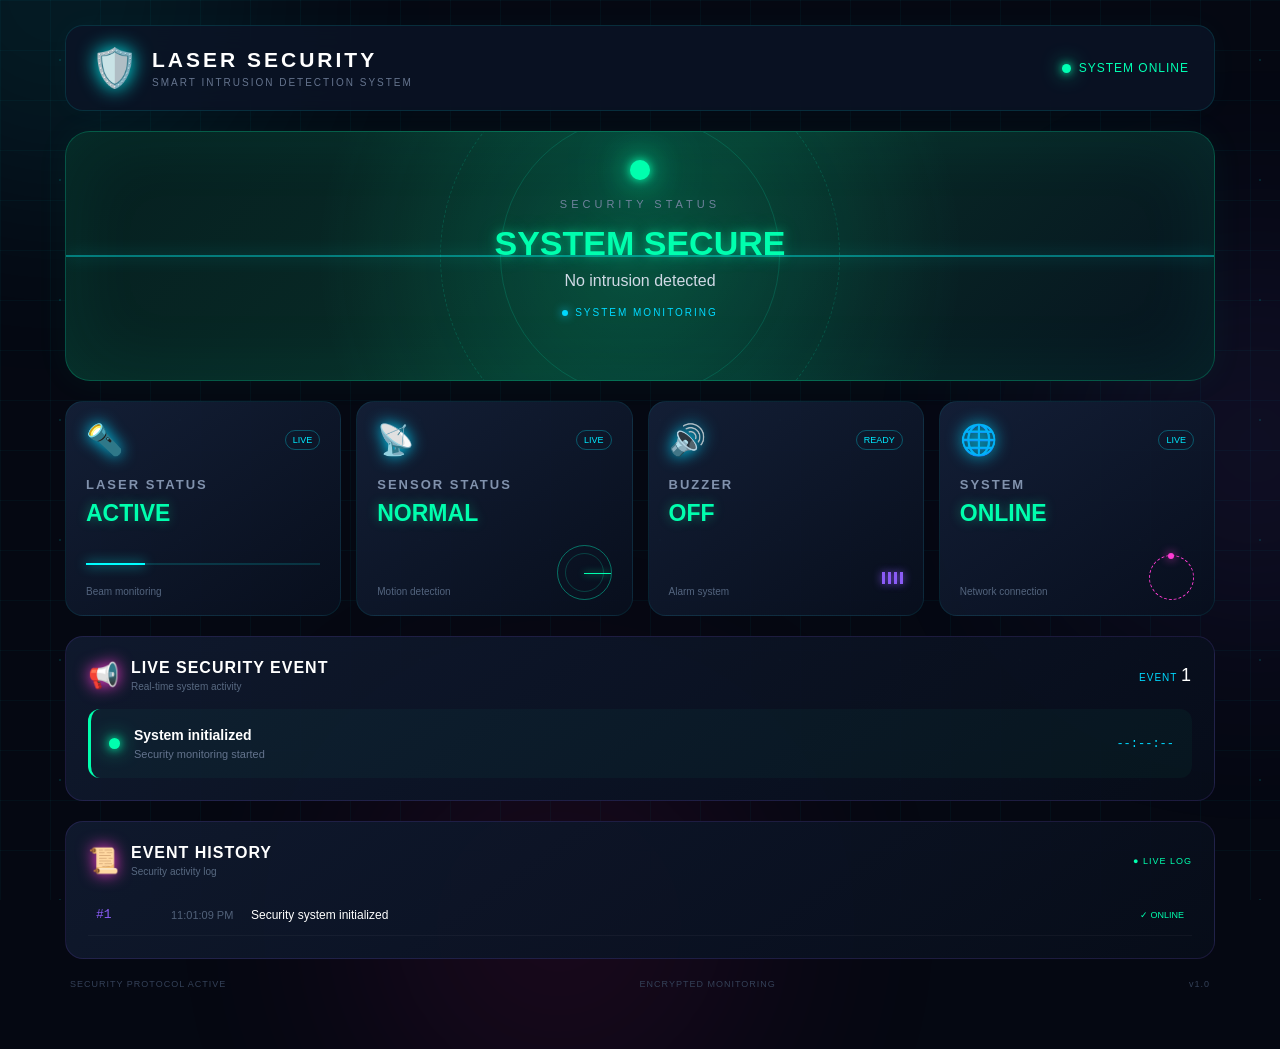
==== dashboard.html @ f29374a9 "Add files via upload" ====
<!DOCTYPE html>
<html lang="en">

<head>
    <meta charset="UTF-8">
    <meta name="viewport" content="width=device-width, initial-scale=1.0">

    <title>Laser Security System</title>

    <link rel="stylesheet" href="dashboard.css">
</head>

<body>

    <!-- Animated background -->
    <div class="grid"></div>
    <div class="stars"></div>

    <div class="glow cyan"></div>
    <div class="glow purple"></div>
    <div class="glow pink"></div>


    <main class="dashboard">

        <!-- ================= HEADER ================= -->

        <header class="header">

            <div class="brand">

                <div class="shield">
                    🛡️
                </div>

                <div>
                    <h1>LASER SECURITY</h1>
                    <p>SMART INTRUSION DETECTION SYSTEM</p>
                </div>

            </div>


            <div class="connection">

                <span class="connection-dot"></span>

                <span>SYSTEM ONLINE</span>

            </div>

        </header>


        <!-- ================= MAIN STATUS ================= -->

        <section class="main-status safe" id="mainStatusBox">

            <div class="status-rings ring-one"></div>
            <div class="status-rings ring-two"></div>

            <div class="status-light" id="statusLight"></div>

            <div class="status-content">

                <span class="status-small">
                    SECURITY STATUS
                </span>

                <h2 id="mainStatus">
                    SYSTEM SECURE
                </h2>

                <p id="statusMessage">
                    No intrusion detected
                </p>

                <div class="scanning">

                    <span></span>
                    SYSTEM MONITORING

                </div>

            </div>

            <div class="scan-line"></div>

        </section>


        <!-- ================= STATUS CARDS ================= -->

        <section class="cards">


            <!-- LASER -->

            <div class="card laser-card">

                <div class="card-top">

                    <div class="card-icon">
                        🔦
                    </div>

                    <div class="card-live">
                        LIVE
                    </div>

                </div>

                <h3>LASER STATUS</h3>

                <strong id="laserStatus">
                    ACTIVE
                </strong>

                <div class="laser-beam">

                    <span></span>

                </div>

                <small>
                    Beam monitoring
                </small>

            </div>


            <!-- SENSOR -->

            <div class="card sensor-card">

                <div class="card-top">

                    <div class="card-icon">
                        📡
                    </div>

                    <div class="card-live">
                        LIVE
                    </div>

                </div>

                <h3>SENSOR STATUS</h3>

                <strong id="sensorStatus">
                    NORMAL
                </strong>

                <div class="radar">

                    <div class="radar-line"></div>

                </div>

                <small>
                    Motion detection
                </small>

            </div>


            <!-- BUZZER -->

            <div class="card buzzer-card">

                <div class="card-top">

                    <div class="card-icon">
                        🔊
                    </div>

                    <div class="card-live">
                        READY
                    </div>

                </div>

                <h3>BUZZER</h3>

                <strong id="buzzerStatus">
                    OFF
                </strong>

                <div class="sound-wave">

                    <span></span>
                    <span></span>
                    <span></span>
                    <span></span>

                </div>

                <small>
                    Alarm system
                </small>

            </div>


            <!-- SYSTEM -->

            <div class="card system-card">

                <div class="card-top">

                    <div class="card-icon">
                        🌐
                    </div>

                    <div class="card-live">
                        LIVE
                    </div>

                </div>

                <h3>SYSTEM</h3>

                <strong class="online-text">
                    ONLINE
                </strong>

                <div class="system-orbit">

                    <span></span>

                </div>

                <small>
                    Network connection
                </small>

            </div>

        </section>


        <!-- ================= RECENT EVENT ================= -->

        <section class="panel recent-panel">

            <div class="panel-header">

                <div class="panel-title">

                    <span>📢</span>

                    <div>
                        <h2>LIVE SECURITY EVENT</h2>
                        <p>Real-time system activity</p>
                    </div>

                </div>

                <div class="event-counter">

                    EVENT
                    <span id="eventNumber">
                        0
                    </span>

                </div>

            </div>


            <div class="recent-event" id="recentEvent">

                <div class="event-status-dot"></div>

                <div class="event-information">

                    <h3 id="recentTitle">
                        System initialized
                    </h3>

                    <p id="recentDescription">
                        Security monitoring started
                    </p>

                </div>

                <div class="event-time" id="recentTime">
                    --:--:--
                </div>

            </div>

        </section>


        <!-- ================= EVENT HISTORY ================= -->

        <section class="panel history-panel">

            <div class="panel-header">

                <div class="panel-title">

                    <span>📜</span>

                    <div>
                        <h2>EVENT HISTORY</h2>
                        <p>Security activity log</p>
                    </div>

                </div>

                <div class="history-live">
                    ● LIVE LOG
                </div>

            </div>


            <div class="history-list" id="historyList">

                <!-- Events will be added here -->

            </div>

        </section>


        <!-- ================= FOOTER ================= -->

        <footer>

            <span>
                SECURITY PROTOCOL ACTIVE
            </span>

            <span>
                ENCRYPTED MONITORING
            </span>

            <span>
                v1.0
            </span>

        </footer>

    </main>


    <script src="dashboard.js"></script>

</body>

</html>
---- dashboard.css ----
* {
    margin: 0;
    padding: 0;
    box-sizing: border-box;
}

body {

    font-family: Arial, Helvetica, sans-serif;

    background: #050812;

    color: white;

    min-height: 100vh;

    overflow-x: hidden;

}


/* ================= BACKGROUND ================= */

.grid {

    position: fixed;

    inset: 0;

    background-image:
        linear-gradient(
            rgba(0, 255, 255, 0.035) 1px,
            transparent 1px
        ),
        linear-gradient(
            90deg,
            rgba(0, 255, 255, 0.035) 1px,
            transparent 1px
        );

    background-size: 50px 50px;

    animation: gridMove 12s linear infinite;

    pointer-events: none;

}

@keyframes gridMove {

    from {
        transform: translateY(0);
    }

    to {
        transform: translateY(50px);
    }

}


.stars {

    position: fixed;

    inset: 0;

    background-image:
        radial-gradient(#00ffff 1px, transparent 1px),
        radial-gradient(#a855f7 1px, transparent 1px);

    background-size: 120px 120px;

    opacity: 0.12;

    animation: starsMove 18s linear infinite;

    pointer-events: none;

}

@keyframes starsMove {

    from {
        transform: translate(0, 0);
    }

    to {
        transform: translate(-120px, 120px);
    }

}


/* ================= GLOWS ================= */

.glow {

    position: fixed;

    width: 350px;

    height: 350px;

    border-radius: 50%;

    filter: blur(130px);

    opacity: 0.12;

    pointer-events: none;

}

.cyan {

    background: #00ffff;

    top: -180px;

    left: -120px;

}

.purple {

    background: #8b5cf6;

    right: -150px;

    top: 30%;

}

.pink {

    background: #ff1493;

    bottom: -200px;

    left: 30%;

}


/* ================= DASHBOARD ================= */

.dashboard {

    width: min(1150px, 92%);

    margin: auto;

    padding: 25px 0 40px;

    position: relative;

    z-index: 2;

}


/* ================= HEADER ================= */

.header {

    display: flex;

    justify-content: space-between;

    align-items: center;

    padding: 20px 25px;

    background: rgba(12, 20, 38, 0.82);

    border: 1px solid rgba(0, 255, 255, 0.12);

    border-radius: 18px;

    backdrop-filter: blur(15px);

    box-shadow:
        0 0 30px rgba(0, 255, 255, 0.03);

    animation: slideDown 0.7s ease;

}

@keyframes slideDown {

    from {

        opacity: 0;

        transform: translateY(-25px);

    }

    to {

        opacity: 1;

        transform: translateY(0);

    }

}


.brand {

    display: flex;

    align-items: center;

    gap: 14px;

}

.shield {

    font-size: 38px;

    filter:
        drop-shadow(0 0 10px #00ffff);

}

.brand h1 {

    font-size: 21px;

    letter-spacing: 3px;

}

.brand p {

    color: #65748e;

    font-size: 10px;

    letter-spacing: 2px;

    margin-top: 5px;

}


.connection {

    display: flex;

    align-items: center;

    gap: 8px;

    color: #00ffb3;

    font-size: 12px;

    letter-spacing: 1px;

}

.connection-dot {

    width: 9px;

    height: 9px;

    border-radius: 50%;

    background: #00ffb3;

    box-shadow:
        0 0 8px #00ffb3,
        0 0 20px #00ffb3;

    animation: pulse 1.5s infinite;

}


/* ================= MAIN STATUS ================= */

.main-status {

    position: relative;

    height: 250px;

    margin-top: 20px;

    border-radius: 25px;

    overflow: hidden;

    display: flex;

    align-items: center;

    justify-content: center;

    border: 1px solid rgba(0, 255, 180, 0.25);

    transition:
        background 0.5s,
        border 0.5s,
        box-shadow 0.5s;

}

.main-status.safe {

    background:
        radial-gradient(
            circle at center,
            rgba(0, 255, 170, 0.18),
            transparent 55%
        ),
        linear-gradient(
            135deg,
            #061f20,
            #082c27,
            #07131f
        );

    box-shadow:
        inset 0 0 80px rgba(0,255,180,0.08),
        0 0 35px rgba(0,255,180,0.05);

}

.main-status.danger {

    background:
        radial-gradient(
            circle at center,
            rgba(255, 20, 70, 0.2),
            transparent 55%
        ),
        linear-gradient(
            135deg,
            #26070d,
            #430b18,
            #18060c
        );

    border-color: rgba(255, 30, 70, 0.55);

    box-shadow:
        inset 0 0 90px rgba(255,20,50,0.15),
        0 0 40px rgba(255,20,50,0.18);

    animation: dangerPulse 1s infinite;

}

@keyframes dangerPulse {

    0%, 100% {
        box-shadow:
            inset 0 0 90px rgba(255,20,50,0.12),
            0 0 30px rgba(255,20,50,0.1);
    }

    50% {
        box-shadow:
            inset 0 0 90px rgba(255,20,50,0.25),
            0 0 50px rgba(255,20,50,0.3);
    }

}


/* STATUS LIGHT */

.status-light {

    position: absolute;

    top: 28px;

    width: 20px;

    height: 20px;

    border-radius: 50%;

    background: #00ffae;

    box-shadow:
        0 0 10px #00ffae,
        0 0 30px #00ffae,
        0 0 60px #00ffae;

    animation: pulse 1.4s infinite;

}

.danger .status-light {

    background: #ff174f;

    box-shadow:
        0 0 10px #ff174f,
        0 0 30px #ff174f,
        0 0 60px #ff174f;

}


/* STATUS RINGS */

.status-rings {

    position: absolute;

    border: 1px solid rgba(0,255,200,0.15);

    border-radius: 50%;

    animation: rotateRing 8s linear infinite;

}

.ring-one {

    width: 280px;

    height: 280px;

}

.ring-two {

    width: 400px;

    height: 400px;

    border-style: dashed;

    animation-direction: reverse;

    animation-duration: 15s;

}

.danger .status-rings {

    border-color: rgba(255,40,70,0.2);

}

@keyframes rotateRing {

    to {
        transform: rotate(360deg);
    }

}


/* STATUS CONTENT */

.status-content {

    text-align: center;

    z-index: 5;

}

.status-small {

    color: #70829d;

    letter-spacing: 4px;

    font-size: 11px;

}

.status-content h2 {

    margin-top: 12px;

    font-size: 34px;

    color: #00ffae;

    text-shadow:
        0 0 10px rgba(0,255,174,0.5),
        0 0 25px rgba(0,255,174,0.2);

}

.danger h2 {

    color: #ff3b63;

    text-shadow:
        0 0 10px rgba(255,30,70,0.6),
        0 0 30px rgba(255,30,70,0.3);

}

.status-content p {

    margin-top: 9px;

    color: #d0d9e5;

}

.scanning {

    display: flex;

    justify-content: center;

    align-items: center;

    gap: 7px;

    margin-top: 17px;

    color: #00d9ff;

    font-size: 10px;

    letter-spacing: 2px;

}

.scanning span {

    width: 6px;

    height: 6px;

    border-radius: 50%;

    background: #00d9ff;

    box-shadow: 0 0 10px #00d9ff;

    animation: pulse 1s infinite;

}


/* SCAN LINE */

.scan-line {

    position: absolute;

    width: 100%;

    height: 2px;

    background: #00ffff;

    box-shadow: 0 0 15px #00ffff;

    opacity: 0.4;

    animation: scan 4s linear infinite;

}

@keyframes scan {

    0% {
        top: 0;
        opacity: 0;
    }

    20% {
        opacity: 0.5;
    }

    80% {
        opacity: 0.5;
    }

    100% {
        top: 100%;
        opacity: 0;
    }

}


/* ================= CARDS ================= */

.cards {

    display: grid;

    grid-template-columns:
        repeat(4, 1fr);

    gap: 15px;

    margin-top: 20px;

}


.card {

    position: relative;

    min-height: 215px;

    padding: 20px;

    border-radius: 18px;

    background:
        linear-gradient(
            145deg,
            rgba(20,32,56,0.95),
            rgba(8,15,30,0.95)
        );

    border: 1px solid rgba(0,255,255,0.08);

    overflow: hidden;

    transition: 0.35s;

    animation: cardAppear 0.7s ease backwards;

}

.card:nth-child(1) {
    animation-delay: 0.15s;
}

.card:nth-child(2) {
    animation-delay: 0.3s;
}

.card:nth-child(3) {
    animation-delay: 0.45s;
}

.card:nth-child(4) {
    animation-delay: 0.6s;
}

@keyframes cardAppear {

    from {

        opacity: 0;

        transform: translateY(25px);

    }

    to {

        opacity: 1;

        transform: translateY(0);

    }

}


.card:hover {

    transform: translateY(-8px);

    border-color: rgba(0,255,255,0.35);

    box-shadow:
        0 15px 35px rgba(0,0,0,0.35),
        0 0 25px rgba(0,255,255,0.08);

}


.card-top {

    display: flex;

    justify-content: space-between;

    align-items: center;

}

.card-icon {

    font-size: 30px;

    filter: drop-shadow(0 0 8px #00d9ff);

}

.card-live {

    font-size: 9px;

    color: #00eaff;

    border: 1px solid rgba(0,234,255,0.3);

    padding: 4px 7px;

    border-radius: 20px;

}

.card h3 {

    color: #8192ad;

    font-size: 13px;

    letter-spacing: 2px;

    margin-top: 20px;

}

.card strong {

    display: block;

    margin-top: 8px;

    font-size: 23px;

    color: #00ffae;

    text-shadow: 0 0 12px rgba(0,255,174,0.4);

}

.card small {

    position: absolute;

    bottom: 18px;

    color: #53647e;

    font-size: 10px;

}


/* LASER */

.laser-beam {

    position: absolute;

    left: 20px;

    right: 20px;

    bottom: 50px;

    height: 2px;

    background: rgba(0,255,255,0.15);

}

.laser-beam span {

    display: block;

    width: 25%;

    height: 100%;

    background: #00ffff;

    box-shadow: 0 0 12px #00ffff;

    animation: laserMove 2s linear infinite;

}

@keyframes laserMove {

    from {
        transform: translateX(0);
    }

    to {
        transform: translateX(280%);
    }

}


/* RADAR */

.radar {

    position: absolute;

    width: 55px;

    height: 55px;

    border-radius: 50%;

    border: 1px solid rgba(0,255,200,0.4);

    bottom: 15px;

    right: 20px;

    overflow: hidden;

}

.radar::before {

    content: "";

    position: absolute;

    inset: 7px;

    border: 1px solid rgba(0,255,200,0.2);

    border-radius: 50%;

}

.radar-line {

    position: absolute;

    width: 50%;

    height: 1px;

    background: #00ffae;

    top: 50%;

    left: 50%;

    transform-origin: left;

    box-shadow: 0 0 7px #00ffae;

    animation: radarSpin 2s linear infinite;

}

@keyframes radarSpin {

    to {
        transform: rotate(360deg);
    }

}


/* SOUND */

.sound-wave {

    position: absolute;

    bottom: 15px;

    right: 20px;

    display: flex;

    align-items: center;

    gap: 3px;

    height: 45px;

}

.sound-wave span {

    width: 3px;

    height: 12px;

    background: #8b5cf6;

    box-shadow: 0 0 8px #8b5cf6;

    animation: sound 1s ease-in-out infinite;

}

.sound-wave span:nth-child(2) {
    animation-delay: .15s;
}

.sound-wave span:nth-child(3) {
    animation-delay: .3s;
}

.sound-wave span:nth-child(4) {
    animation-delay: .45s;
}

@keyframes sound {

    50% {
        height: 35px;
    }

}


/* SYSTEM ORBIT */

.system-orbit {

    position: absolute;

    bottom: 15px;

    right: 20px;

    width: 45px;

    height: 45px;

    border: 1px dashed #ff3bd4;

    border-radius: 50%;

    animation: rotateRing 4s linear infinite;

}

.system-orbit span {

    position: absolute;

    top: -3px;

    left: 18px;

    width: 6px;

    height: 6px;

    border-radius: 50%;

    background: #ff3bd4;

    box-shadow: 0 0 10px #ff3bd4;

}


/* ================= PANELS ================= */

.panel {

    margin-top: 20px;

    padding: 22px;

    border-radius: 18px;

    background:
        linear-gradient(
            145deg,
            rgba(16,26,47,0.95),
            rgba(7,13,26,0.95)
        );

    border: 1px solid rgba(139,92,246,0.15);

    animation: panelAppear 0.8s ease;

}

@keyframes panelAppear {

    from {

        opacity: 0;

        transform: translateY(20px);

    }

    to {

        opacity: 1;

        transform: translateY(0);

    }

}


.panel-header {

    display: flex;

    justify-content: space-between;

    align-items: center;

    margin-bottom: 17px;

}

.panel-title {

    display: flex;

    gap: 12px;

    align-items: center;

}

.panel-title > span {

    font-size: 25px;

    filter: drop-shadow(0 0 8px #ff3bd4);

}

.panel-title h2 {

    font-size: 16px;

    letter-spacing: 1px;

}

.panel-title p {

    color: #586981;

    font-size: 10px;

    margin-top: 4px;

}

.event-counter {

    color: #00d9ff;

    font-size: 10px;

    letter-spacing: 1px;

}

.event-counter span {

    font-size: 18px;

    color: #ffffff;

}


/* ================= RECENT EVENT ================= */

.recent-event {

    display: flex;

    align-items: center;

    gap: 14px;

    padding: 18px;

    border-radius: 12px;

    background: rgba(0,255,174,0.035);

    border-left: 3px solid #00ffae;

    transition: 0.3s;

}

.recent-event.new-event {

    animation: eventFlash 0.7s ease;

}

@keyframes eventFlash {

    0% {
        transform: translateX(-10px);
        opacity: 0.3;
    }

    100% {
        transform: translateX(0);
        opacity: 1;
    }

}

.event-status-dot {

    width: 11px;

    height: 11px;

    flex-shrink: 0;

    border-radius: 50%;

    background: #00ffae;

    box-shadow:
        0 0 10px #00ffae,
        0 0 20px #00ffae;

    animation: pulse 1.2s infinite;

}

.event-information {

    flex: 1;

}

.event-information h3 {

    font-size: 14px;

}

.event-information p {

    margin-top: 5px;

    color: #63738d;

    font-size: 11px;

}

.event-time {

    color: #00d9ff;

    font-family: monospace;

    font-size: 12px;

}


/* ================= HISTORY ================= */

.history-live {

    color: #00ffae;

    font-size: 9px;

    letter-spacing: 1px;

}

.history-list {

    max-height: 300px;

    overflow-y: auto;

}

.history-list::-webkit-scrollbar {

    width: 4px;

}

.history-list::-webkit-scrollbar-thumb {

    background: #8b5cf6;

    border-radius: 10px;

}

.history-row {

    display: grid;

    grid-template-columns: 65px 70px 1fr 90px;

    align-items: center;

    gap: 10px;

    padding: 13px 8px;

    border-bottom: 1px solid rgba(255,255,255,0.04);

    animation: historyIn 0.5s ease;

}

@keyframes historyIn {

    from {

        opacity: 0;

        transform: translateX(-15px);

    }

    to {

        opacity: 1;

        transform: translateX(0);

    }

}

.history-number {

    color: #8b5cf6;

    font-family: monospace;

}

.history-time {

    color: #52627a;

    font-size: 11px;

}

.history-message {

    font-size: 12px;

}

.history-status {

    text-align: right;

    font-size: 9px;

    color: #00ffae;

}

.history-status.alert {

    color: #ff416c;

}


/* ================= FOOTER ================= */

footer {

    display: flex;

    justify-content: space-between;

    padding: 20px 5px;

    color: #344158;

    font-size: 9px;

    letter-spacing: 1px;

}


/* ================= ANIMATION ================= */

@keyframes pulse {

    0%,100% {

        transform: scale(1);

        opacity: 1;

    }

    50% {

        transform: scale(1.25);

        opacity: 0.6;

    }

}


/* ================= RESPONSIVE ================= */

@media(max-width: 850px) {

    .cards {

        grid-template-columns:
            repeat(2, 1fr);

    }

}

@media(max-width: 600px) {

    .dashboard {

        width: 94%;

    }

    .header {

        flex-direction: column;

        align-items: flex-start;

        gap: 15px;

    }

    .main-status {

        height: 220px;

    }

    .status-content h2 {

        font-size: 25px;

    }

    .cards {

        grid-template-columns: 1fr;

    }

    .history-row {

        grid-template-columns:
            45px 60px 1fr;

    }

    .history-status {

        display: none;

    }

    footer {

        flex-direction: column;

        gap: 7px;

    }

}
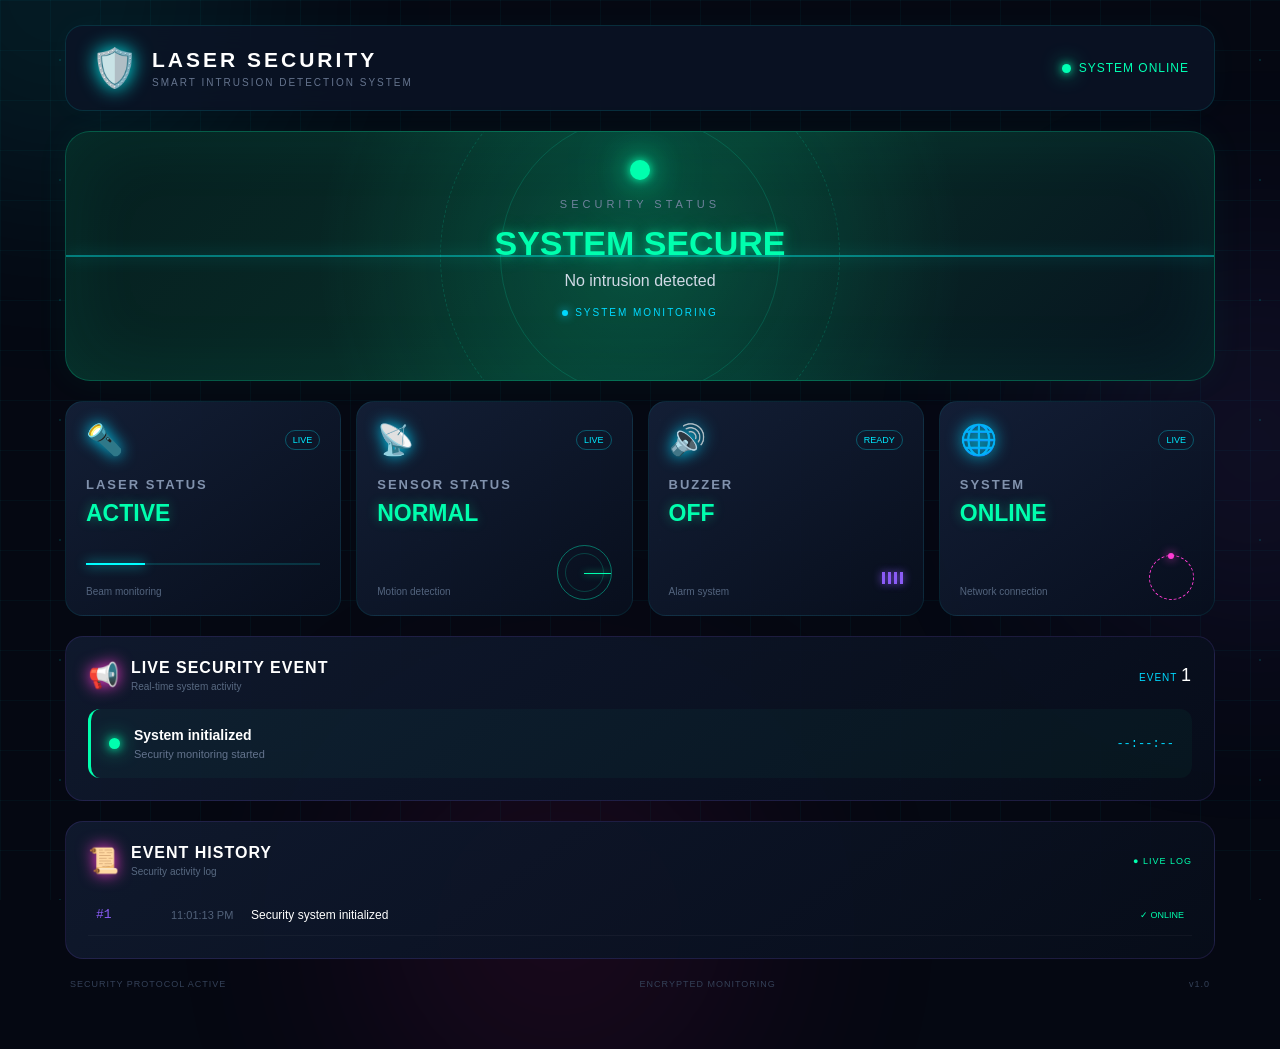
==== commit b99b2d49: "Rename index.html to dashboard.html" ====
--- a/dashboard.html
+++ b/dashboard.html
@@ -351,4 +351,4 @@
 
 </body>
 
-</html>+</html>
